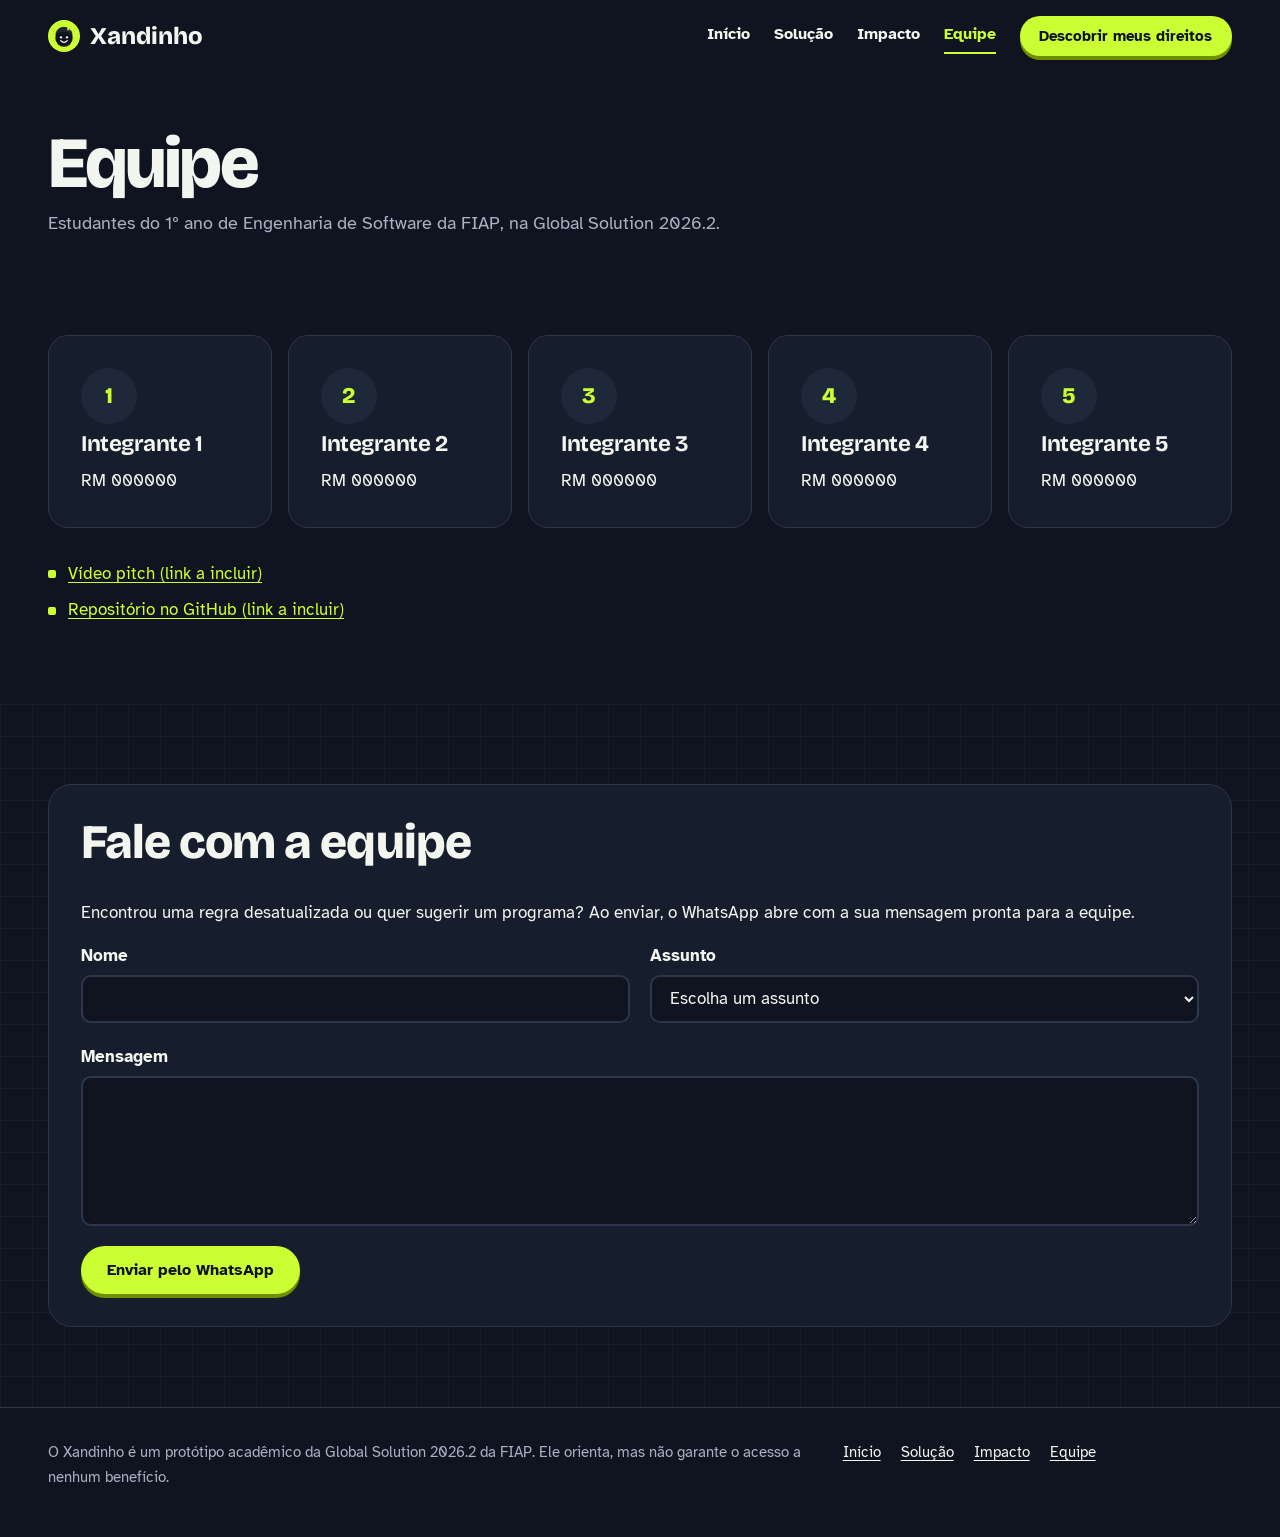
==== equipe.html @ b225add3 "Primeira versão do Xandinho" ====
<!DOCTYPE html>
<html lang="pt-BR">
<head>
  <meta charset="UTF-8">
  <meta name="viewport" content="width=device-width, initial-scale=1">
  <title>Equipe | Xandinho</title>
  <meta name="description" content="Quem fez o Xandinho e como falar com a equipe.">
  <link rel="icon" href="img/favicon.svg" type="image/svg+xml">
  <link rel="preconnect" href="https://fonts.googleapis.com">
  <link rel="preconnect" href="https://fonts.gstatic.com" crossorigin>
  <link rel="stylesheet" href="https://fonts.googleapis.com/css2?family=Atkinson+Hyperlegible:wght@400;700&amp;family=Bricolage+Grotesque:opsz,wght@12..96,500..800&amp;display=swap">
  <link rel="stylesheet" href="css/style.css">
  <script src="js/comum.js"></script>
</head>
<body>
  <header class="topo">
    <a class="pular" href="#conteudo">Pular para o conteúdo</a>
    <div class="topo__barra">
      <a class="marca" href="index.html"><img src="img/xandinho.svg" alt="" width="32" height="32"> Xandinho</a>
      <button class="menu-botao" type="button" aria-expanded="false" aria-controls="navegacao">Menu</button>
      <div class="navegacao" id="navegacao">
        <nav aria-label="Principal">
          <ul class="menu">
            <li><a href="index.html">Início</a></li>
            <li><a href="solucao.html">Solução</a></li>
            <li><a href="impacto.html">Impacto</a></li>
            <li><a href="equipe.html" aria-current="page">Equipe</a></li>
          </ul>
        </nav>
        <a class="botao botao--primario botao--pequeno" href="solucao.html">Descobrir meus direitos</a>
      </div>
    </div>
  </header>

  <main id="conteudo">
    <section class="pagina-topo" aria-labelledby="titulo-pagina">
      <div class="conteiner">
        <h1 class="pagina-topo__titulo" id="titulo-pagina">Equipe</h1>
        <p class="pagina-topo__texto">Estudantes do 1º ano de Engenharia de Software da FIAP, na Global Solution 2026.2.</p>
      </div>
    </section>

    <section class="secao" aria-labelledby="titulo-integrantes">
      <div class="conteiner">
        <h2 class="visualmente-oculto" id="titulo-integrantes">Integrantes</h2>
        <ul class="pessoas">
          <li class="bloco"><span class="pessoa__inicial" aria-hidden="true">1</span><h3>Integrante 1</h3><p>RM 000000</p></li>
          <li class="bloco"><span class="pessoa__inicial" aria-hidden="true">2</span><h3>Integrante 2</h3><p>RM 000000</p></li>
          <li class="bloco"><span class="pessoa__inicial" aria-hidden="true">3</span><h3>Integrante 3</h3><p>RM 000000</p></li>
          <li class="bloco"><span class="pessoa__inicial" aria-hidden="true">4</span><h3>Integrante 4</h3><p>RM 000000</p></li>
          <li class="bloco"><span class="pessoa__inicial" aria-hidden="true">5</span><h3>Integrante 5</h3><p>RM 000000</p></li>
        </ul>
        <ul class="lista-limpa">
          <li><a href="#">Vídeo pitch (link a incluir)</a></li>
          <li><a href="#">Repositório no GitHub (link a incluir)</a></li>
        </ul>
      </div>
    </section>

    <section class="secao quadriculado" aria-labelledby="titulo-contato">
      <div class="conteiner">
        <div class="cartao-form">
          <h2 class="secao__titulo" id="titulo-contato">Fale com a equipe</h2>
          <p>Encontrou uma regra desatualizada ou quer sugerir um programa? Ao enviar, o WhatsApp abre com a sua mensagem pronta para a equipe.</p>
          <div class="aviso" id="contato-erros" tabindex="-1" hidden aria-live="polite"></div>
          <form class="formulario" id="form-contato" novalidate>
            <div class="formulario__linha">
              <div class="campo">
                <label for="contato-nome">Nome</label>
                <input type="text" id="contato-nome" name="nome" autocomplete="name" aria-describedby="erro-contato-nome">
                <p class="campo__erro" id="erro-contato-nome"></p>
              </div>
              <div class="campo">
                <label for="contato-assunto">Assunto</label>
                <select id="contato-assunto" name="assunto" aria-describedby="erro-contato-assunto">
                  <option value="">Escolha um assunto</option>
                  <option value="regra">Regra desatualizada</option>
                  <option value="programa">Sugestão de programa</option>
                  <option value="duvida">Dúvida sobre o relatório</option>
                  <option value="outro">Outro assunto</option>
                </select>
                <p class="campo__erro" id="erro-contato-assunto"></p>
              </div>
            </div>
            <div class="campo">
              <label for="contato-mensagem">Mensagem</label>
              <textarea id="contato-mensagem" name="mensagem" rows="5" aria-describedby="erro-contato-mensagem"></textarea>
              <p class="campo__erro" id="erro-contato-mensagem"></p>
            </div>
            <div class="acoes"><button type="submit" class="botao botao--primario">Enviar pelo WhatsApp</button></div>
          </form>
          <div class="aviso aviso--sucesso" id="contato-sucesso" tabindex="-1" hidden>
            <p><strong>Mensagem pronta.</strong> O WhatsApp foi aberto em outra aba. Se não abriu, <a id="contato-link" href="#" target="_blank" rel="noopener">toque aqui</a>.</p>
          </div>
        </div>
      </div>
    </section>
  </main>

  <footer class="rodape">
    <div class="conteiner rodape__grade">
      <p>O Xandinho é um protótipo acadêmico da Global Solution 2026.2 da FIAP. Ele orienta, mas não garante o acesso a nenhum benefício.</p>
      <ul class="rodape__links">
        <li><a href="index.html">Início</a></li>
        <li><a href="solucao.html">Solução</a></li>
        <li><a href="impacto.html">Impacto</a></li>
        <li><a href="equipe.html">Equipe</a></li>
      </ul>
    </div>
  </footer>
  <script src="js/contato.js"></script>
</body>
</html>
---- css/style.css ----
/* Xandinho: estilos do protótipo. Mobile-first, com pontos de quebra em 40rem e 56rem. */

/* ---------- Cores, fontes e medidas ---------- */
:root {
  --tinta-escura: #090D16;
  --tinta: #0F1420;
  --superficie: #161D2C;
  --superficie-alta: #1F2839;
  --linha: #2C374C;
  --papel: #F3F5EF;
  --apagado: #A9B2C3;
  --lima: #CCFF33;
  --lima-escuro: #6E8F00;
  --laranja: #FF8A3D;
  --azul: #6F95FF;

  --fonte-titulo: 'Bricolage Grotesque', 'Segoe UI', system-ui, sans-serif;
  --fonte-texto: 'Atkinson Hyperlegible', 'Segoe UI', system-ui, sans-serif;

  --raio: 1.25rem;
  --raio-campo: 0.625rem;
  --raio-pilula: 999px;
  --margem-lateral: clamp(1rem, 4vw, 3rem);
}

/* ---------- Base ---------- */
*, *::before, *::after { box-sizing: border-box; }
[hidden] { display: none !important; }

body {
  margin: 0;
  background: var(--tinta);
  color: var(--papel);
  font-family: var(--fonte-texto);
  font-size: 1.0625rem;
  line-height: 1.6;
}

img { max-width: 100%; height: auto; display: block; }
figure { margin: 0; }
[id] { scroll-margin-top: 6rem; }

h1, h2, h3, h4 { font-family: var(--fonte-titulo); line-height: 1.05; margin: 0 0 0.75rem; letter-spacing: -0.02em; }
h2 { font-size: clamp(2rem, 5vw, 3rem); font-weight: 800; }
h3 { font-size: clamp(1.15rem, 2.5vw, 1.4rem); font-weight: 700; }
p { margin: 0 0 1rem; }

a { color: var(--lima); text-underline-offset: 0.2em; }
:focus-visible { outline: 3px solid var(--lima); outline-offset: 3px; border-radius: 4px; }
[tabindex="-1"]:focus { outline: none; }

.pular { position: absolute; left: 1rem; top: -10rem; z-index: 100; background: var(--lima); color: var(--tinta); padding: 0.75rem 1rem; border-radius: var(--raio-campo); font-weight: 700; }
.pular:focus { top: 1rem; }
.visualmente-oculto { position: absolute; width: 1px; height: 1px; overflow: hidden; clip: rect(0 0 0 0); white-space: nowrap; }

.conteiner { width: 100%; padding-inline: var(--margem-lateral); }
.secao { padding-block: clamp(3rem, 7vw, 5rem); }
.secao__titulo { margin-bottom: 2rem; }
.secao__intro { color: var(--apagado); font-size: 1.1rem; margin-top: -1rem; }

.quadriculado {
  background-image: linear-gradient(var(--superficie) 1px, transparent 1px), linear-gradient(90deg, var(--superficie) 1px, transparent 1px);
  background-size: 32px 32px;
}

/* ---------- Botões ---------- */
.botao {
  display: inline-flex; align-items: center; justify-content: center;
  min-height: 3rem; padding: 0.75rem 1.5rem;
  border: 2px solid transparent; border-radius: var(--raio-pilula);
  font: 700 1rem/1.2 var(--fonte-texto); text-decoration: none; cursor: pointer;
  transition: transform 0.15s ease;
}
.botao:hover { transform: translateY(-2px); }
.botao--primario { background: var(--lima); color: var(--tinta); box-shadow: 0 4px 0 var(--lima-escuro); }
.botao--contorno { background: transparent; color: var(--papel); border-color: var(--linha); }
.botao--pequeno { min-height: 2.5rem; padding: 0.5rem 1.1rem; font-size: 0.95rem; }
.acoes { display: flex; flex-wrap: wrap; gap: 0.75rem; }

/* ---------- Topo ---------- */
.topo { position: sticky; top: 0; z-index: 50; background: var(--tinta); border-bottom: 1px solid transparent; }
.topo--compacto { border-bottom-color: var(--linha); }
.topo__barra { display: flex; align-items: center; justify-content: space-between; gap: 1rem; padding: 1rem var(--margem-lateral); transition: padding 0.2s ease; }
.topo--compacto .topo__barra { padding-block: 0.5rem; }
.marca { display: inline-flex; align-items: center; gap: 0.6rem; color: var(--papel); text-decoration: none; font: 800 1.5rem/1 var(--fonte-titulo); }
.marca img { width: 2rem; height: 2rem; }

.menu-botao { min-height: 2.75rem; padding: 0.5rem 1rem; background: transparent; color: var(--papel); border: 2px solid var(--linha); border-radius: var(--raio-pilula); font: 700 1rem var(--fonte-texto); cursor: pointer; }
.navegacao { position: absolute; left: 0; right: 0; top: 100%; background: var(--tinta); border-bottom: 1px solid var(--linha); padding: 1rem var(--margem-lateral) 1.5rem; display: flex; flex-direction: column; gap: 1rem; }
.js .navegacao { display: none; }
.js .navegacao.esta-aberta { display: flex; }
.menu { list-style: none; margin: 0; padding: 0; display: flex; flex-direction: column; gap: 0.25rem; }
.menu a { display: block; padding: 0.6rem 0.25rem; color: var(--papel); text-decoration: none; font-weight: 700; font-size: 1.1rem; border-bottom: 2px solid transparent; }
.menu a:hover, .menu a[aria-current="page"] { color: var(--lima); }

@media (min-width: 56rem) {
  .menu-botao { display: none; }
  .js .navegacao, .navegacao { position: static; display: flex; flex-direction: row; align-items: center; padding: 0; border: 0; gap: 1.5rem; }
  .menu { flex-direction: row; gap: 1.5rem; }
  .menu a { padding: 0.25rem 0; font-size: 1rem; }
  .menu a[aria-current="page"] { border-bottom-color: var(--lima); }
}

.abertura { padding-block: clamp(3rem, 7vw, 5.5rem); }
.abertura__grade { display: grid; grid-template-columns: minmax(0, 1fr); gap: 3rem; align-items: center; }
.abertura__titulo { font-size: clamp(2.75rem, 8vw, 6rem); font-weight: 800; line-height: 0.95; letter-spacing: -0.045em; margin-bottom: 1.5rem; max-width: 14ch; }
.abertura__texto { font-size: clamp(1.1rem, 2.2vw, 1.3rem); color: var(--apagado); max-width: 44ch; margin-bottom: 1rem; }
.abertura__publico { font-weight: 700; max-width: 44ch; margin-bottom: 2rem; padding-left: 0.85rem; border-left: 3px solid var(--lima); }
@media (min-width: 56rem) { .abertura__grade { grid-template-columns: minmax(0, 1.2fr) minmax(0, 1fr); } }

.previa { justify-self: center; width: min(100%, 28rem); }
.previa__janela { display: flex; flex-direction: column; gap: 0.6rem; padding: 1.1rem; border-radius: 1.5rem; background: var(--superficie); border: 1px solid var(--linha); box-shadow: 0.75rem 0.75rem 0 var(--tinta-escura); transform: perspective(1000px) rotateY(-10deg) rotateX(4deg); }
.previa__topo { display: flex; align-items: center; gap: 0.6rem; padding-bottom: 0.6rem; border-bottom: 1px solid var(--linha); font: 800 1.1rem var(--fonte-titulo); }
.previa__topo img { width: 2.25rem; height: 2.25rem; }
.previa__msg { margin: 0; padding: 0.6rem 0.9rem; border-radius: 1rem; max-width: 85%; }
.previa__msg--x { background: var(--superficie-alta); align-self: flex-start; }
.previa__msg--u { background: var(--lima); color: var(--tinta); align-self: flex-end; font-weight: 700; }
.previa__resultado { margin-top: 0.4rem; padding: 0.9rem 1rem; border-radius: 1rem; border: 2px solid var(--azul); }
.previa__resultado p { margin: 0; }
.previa__status { font: 800 1.1rem var(--fonte-titulo); color: var(--azul); }
.previa__valor { font: 800 2.2rem/1.05 var(--fonte-titulo); }
.previa__legenda { color: var(--apagado); font-size: 0.9rem; }

/* ---------- Grade de blocos ---------- */
.grade { display: grid; gap: 1rem; grid-template-columns: 1fr; }
.bloco { background: var(--superficie); border: 1px solid var(--linha); border-radius: var(--raio); padding: clamp(1.25rem, 3vw, 2rem); }
.bloco > :last-child { margin-bottom: 0; }
.bloco--destaque { background: var(--lima); color: var(--tinta); border-color: var(--lima); }
.bloco--destaque a { color: var(--tinta); }
.bloco__numero { font: 800 clamp(3rem, 9vw, 5.5rem)/0.9 var(--fonte-titulo); letter-spacing: -0.05em; margin-bottom: 0.5rem; }
.bloco__fonte { font-size: 0.85rem; color: var(--apagado); }
.bloco--destaque .bloco__fonte { color: var(--superficie); }
@media (min-width: 56rem) {
  .grade { grid-template-columns: repeat(6, 1fr); }
  .larg-2 { grid-column: span 2; }
  .larg-3 { grid-column: span 3; }
}

.lista-limpa { list-style: none; margin: 0; padding: 0; display: grid; gap: 0.6rem; }
.lista-limpa li { padding-left: 1.25rem; position: relative; }
.lista-limpa li::before { content: ''; position: absolute; left: 0; top: 0.6em; width: 0.5rem; height: 0.5rem; border-radius: 2px; background: var(--lima); }

.passos { list-style: none; margin: 0; padding: 0; display: grid; gap: 1.5rem; counter-reset: passo; }
.passo { counter-increment: passo; border-top: 2px solid var(--linha); padding-top: 1rem; }
.passo::before { content: counter(passo); display: block; font: 800 2.5rem/1 var(--fonte-titulo); color: var(--lima); margin-bottom: 0.5rem; }
.passo p { margin: 0; color: var(--apagado); }
@media (min-width: 56rem) { .passos { grid-template-columns: repeat(3, 1fr); gap: 2rem; } }
.bloco .passos { grid-template-columns: 1fr; gap: 1rem; }

/* ---------- Programas na página inicial ---------- */
.programas { list-style: none; margin: 0; padding: 0; display: grid; gap: 0.75rem; grid-template-columns: repeat(auto-fill, minmax(16rem, 1fr)); }
.programa { background: var(--superficie); border: 1px solid var(--linha); border-radius: 1rem; padding: 1rem 1.1rem; }
.programa__nome { font-size: 1.05rem; margin: 0.4rem 0 0.25rem; }
.programa p { margin: 0; color: var(--apagado); font-size: 0.92rem; }

.selo { display: inline-block; font-size: 0.8rem; font-weight: 700; padding: 0.1rem 0.6rem; border-radius: var(--raio-pilula); border: 1.5px solid; white-space: nowrap; }
.selo--sim { color: var(--lima); }
.selo--atencao { color: var(--laranja); }
.selo--info { color: var(--azul); }

.ods-lista { list-style: none; margin: 1.5rem 0 0; padding: 0; display: flex; flex-wrap: wrap; gap: 0.5rem; }
.ods-lista li { border: 1.5px solid var(--linha); border-radius: var(--raio-pilula); padding: 0.35rem 0.9rem; font-weight: 700; font-size: 0.95rem; }

/* ---------- Rodapé e páginas internas ---------- */
.rodape { border-top: 1px solid var(--linha); padding-block: 2rem; color: var(--apagado); font-size: 0.95rem; }
.rodape__grade { display: grid; gap: 1rem; }
.rodape__links { list-style: none; margin: 0; padding: 0; display: flex; flex-wrap: wrap; gap: 0.5rem 1.25rem; }
.rodape a { color: var(--papel); }
@media (min-width: 56rem) { .rodape__grade { grid-template-columns: 2fr 1fr; } }

.pagina-topo { padding-block: clamp(2rem, 5vw, 3.5rem) 0; }
.pagina-topo__titulo { font-size: clamp(2.4rem, 7vw, 4.5rem); font-weight: 800; letter-spacing: -0.04em; line-height: 0.95; }
.pagina-topo__texto { color: var(--apagado); font-size: 1.15rem; max-width: 60ch; }

.pessoas { list-style: none; margin: 0 0 2rem; padding: 0; display: grid; gap: 1rem; grid-template-columns: repeat(auto-fill, minmax(12rem, 1fr)); }
.pessoa__inicial { width: 3.5rem; height: 3.5rem; border-radius: 50%; display: grid; place-items: center; background: var(--superficie-alta); font: 800 1.4rem var(--fonte-titulo); color: var(--lima); margin-bottom: 0.5rem; }

/* ---------- Conversa com o Xandinho ---------- */
.secao--conversa { padding-top: 1.5rem; }
.conversa { background: var(--superficie); border: 1px solid var(--linha); border-radius: 1.5rem; }
.conversa__topo { display: flex; align-items: center; gap: 0.85rem; padding: 1rem 1.25rem; border-bottom: 1px solid var(--linha); }
.conversa__avatar { width: 3rem; height: 3rem; }
.conversa__quem { flex: 1; }
.conversa__nome { font: 800 1.25rem/1.1 var(--fonte-titulo); margin: 0; }
.conversa__papel { color: var(--apagado); font-size: 0.9rem; margin: 0; }
.conversa__progresso { display: grid; gap: 0.4rem; padding: 0.85rem 1.25rem 0; }
.conversa__progresso p { margin: 0; font-size: 0.85rem; color: var(--apagado); }
.conversa__progresso progress { appearance: none; width: 100%; height: 0.4rem; border: 0; border-radius: var(--raio-pilula); background: var(--superficie-alta); overflow: hidden; }
.conversa__progresso progress::-webkit-progress-bar { background: var(--superficie-alta); }
.conversa__progresso progress::-webkit-progress-value { background: var(--lima); }
.conversa__progresso progress::-moz-progress-bar { background: var(--lima); }

.conversa__mensagens { list-style: none; margin: 0; padding: 1rem; display: flex; flex-direction: column; gap: 0.85rem; min-height: 45vh; }
.mensagem { display: flex; gap: 0.6rem; align-items: flex-end; }
.mensagem--xandinho > div { min-width: 0; max-width: 48rem; }
.mensagem__avatar { width: 2rem; height: 2rem; flex-shrink: 0; }
.mensagem--usuario { flex-direction: column; align-items: flex-end; gap: 0.2rem; }
.balao { padding: 0.75rem 1rem; border-radius: 1.1rem; }
.balao p:last-child { margin-bottom: 0; }
.mensagem--xandinho .balao { background: var(--superficie-alta); border-bottom-left-radius: 0.35rem; }
.balao--usuario { background: var(--lima); color: var(--tinta); border-bottom-right-radius: 0.35rem; max-width: 85%; }
.mensagem__alterar { background: none; border: 0; padding: 0.2rem; cursor: pointer; color: var(--apagado); font: 700 0.85rem var(--fonte-texto); text-decoration: underline; }
.balao--digitando { display: inline-flex; gap: 0.3rem; padding: 0.9rem 1rem; }
.balao--digitando span { width: 0.45rem; height: 0.45rem; border-radius: 50%; background: var(--apagado); animation: piscar 1s infinite ease-in-out; }
.balao--digitando span:nth-child(2) { animation-delay: 0.15s; }
.balao--digitando span:nth-child(3) { animation-delay: 0.3s; }
@keyframes piscar { 0%, 100% { opacity: 0.3; } 50% { opacity: 1; } }

.conversa__entrada { position: sticky; bottom: 0; display: grid; gap: 0.75rem; padding: 1rem 1.25rem; background: var(--superficie); border-top: 1px solid var(--linha); border-radius: 0 0 1.5rem 1.5rem; }
.conversa__entrada:empty { display: none; }
.respostas { display: flex; flex-wrap: wrap; gap: 0.5rem; }
.resposta { display: inline-flex; align-items: center; min-height: 2.75rem; padding: 0.55rem 1.1rem; background: transparent; color: var(--papel); border: 1.5px solid var(--linha); border-radius: var(--raio-pilula); font: 700 0.98rem/1.2 var(--fonte-texto); text-decoration: none; cursor: pointer; }
.resposta:hover { border-color: var(--lima); color: var(--lima); }
.resposta--primaria { background: var(--lima); color: var(--tinta); border-color: var(--lima); }
.resposta--primaria:hover { color: var(--tinta); }
.conversa__form { display: grid; gap: 0.4rem; }
.conversa__linha { display: flex; gap: 0.5rem; }
.conversa__linha > :first-child { flex: 1; min-width: 0; }

.resumo { display: grid; gap: 0.35rem 1.25rem; margin: 0; font-size: 0.95rem; }
@media (min-width: 40rem) { .resumo { grid-template-columns: repeat(2, 1fr); } }
.resumo dt { color: var(--apagado); font-size: 0.85rem; }
.resumo dd { margin: 0 0 0.35rem; font-weight: 700; }

/* ---------- Campos (conversa e contato) ---------- */
input[type="text"], select, textarea {
  width: 100%; min-height: 3rem; padding: 0.65rem 0.85rem;
  background: var(--tinta); color: var(--papel);
  border: 2px solid var(--linha); border-radius: var(--raio-campo);
  font: 1.05rem var(--fonte-texto);
}
textarea { resize: vertical; min-height: 8rem; line-height: 1.5; }
input[aria-invalid="true"], select[aria-invalid="true"], textarea[aria-invalid="true"] { border-color: var(--laranja); }
.campo__moeda { position: relative; }
.campo__moeda span { position: absolute; left: 0.85rem; top: 50%; transform: translateY(-50%); color: var(--apagado); }
.campo__moeda input { padding-left: 2.6rem; }
.campo { display: flex; flex-direction: column; gap: 0.35rem; }
.campo label { font-weight: 700; }
.campo__erro { color: var(--laranja); font-weight: 700; font-size: 0.95rem; margin: 0; }
.campo__erro:empty { display: none; }

.cartao-form { background: var(--superficie); border: 1px solid var(--linha); border-radius: 1.5rem; padding: clamp(1.25rem, 4vw, 2rem); }
.formulario { display: grid; gap: 1.25rem; }
.formulario__linha { display: grid; gap: 1.25rem; }
@media (min-width: 40rem) { .formulario__linha { grid-template-columns: repeat(2, 1fr); } }
.aviso { border-radius: var(--raio); padding: 1rem 1.25rem; border: 2px solid var(--laranja); margin-bottom: 1rem; }
.aviso--sucesso { border-color: var(--lima); }
.aviso ul { margin: 0.5rem 0 0; padding-left: 1.25rem; }
.aviso p:last-child { margin-bottom: 0; }

/* ---------- Relatório ---------- */
.relatorio { margin-top: 2rem; background: var(--papel); color: var(--tinta); border-radius: 1.5rem; padding: clamp(1.25rem, 4vw, 2.5rem); }
.relatorio h2, .relatorio h3, .relatorio h4 { color: var(--tinta); }
.relatorio a { color: #1F44B8; }
.relatorio__cabecalho { display: flex; gap: 1rem; align-items: center; margin-bottom: 1.5rem; }
.relatorio__cabecalho img { width: 3rem; height: 3rem; flex-shrink: 0; }
.relatorio__cabecalho h2 { font-size: clamp(1.6rem, 4vw, 2.2rem); margin: 0; }
.relatorio__data { margin: 0.25rem 0 0; color: #4A5468; font-size: 0.95rem; }
.relatorio__destaque { background: var(--lima); border-radius: 1rem; padding: 1rem 1.25rem; margin-bottom: 1.5rem; }
.relatorio__destaque h3 { font-size: 1.15rem; margin-bottom: 0.35rem; }
.relatorio__destaque p { margin: 0; }
.relatorio__bloco { border-top: 1px solid #C9CFDB; padding-top: 1.25rem; margin-top: 1.25rem; }
.relatorio__bloco h3 { font-size: 1.35rem; }
.relatorio .resumo dt, .relatorio__nota { color: #4A5468; }
.relatorio__aviso { margin-top: 1.5rem; border: 2px solid var(--tinta); border-radius: 1rem; padding: 1rem 1.25rem; font-size: 0.95rem; }
.relatorio__aviso h3 { font-size: 1.1rem; }
.relatorio__aviso p { margin: 0; }
.direitos { list-style: none; margin: 0; padding: 0; display: grid; gap: 0.85rem; grid-template-columns: repeat(auto-fill, minmax(min(100%, 24rem), 1fr)); }
.direito { border: 1px solid #C9CFDB; border-radius: 1rem; padding: 1rem 1.1rem; background: #FFF; }
.direito p { margin: 0 0 0.6rem; }
.direito__topo { display: flex; justify-content: space-between; align-items: flex-start; gap: 0.75rem; flex-wrap: wrap; margin-bottom: 0.5rem; }
.direito__nome { font-size: 1.15rem; margin: 0; }
.direito__motivo { font-weight: 700; color: #9A3D00; }
.direito__fonte { font-size: 0.85rem; color: #4A5468; margin: 0.5rem 0 0; }
.relatorio .selo--sim { color: #3D5200; background: #EFFFC2; }
.relatorio .selo--atencao { color: #9A3D00; background: #FFF0E5; }
.lista-simples { margin: 0 0 0.6rem; padding-left: 1.1rem; }

@media print {
  body { background: #FFF; color: #000; }
  .topo, .rodape, .pagina-topo, .conversa { display: none !important; }
  .secao { padding: 0; }
  .relatorio { margin: 0; padding: 0; border-radius: 0; }
  .direito { break-inside: avoid; }
  .relatorio__destaque { border: 2px solid #000; }
}

@media (prefers-reduced-motion: reduce) {
  *, *::before, *::after { animation: none !important; transition: none !important; }
}
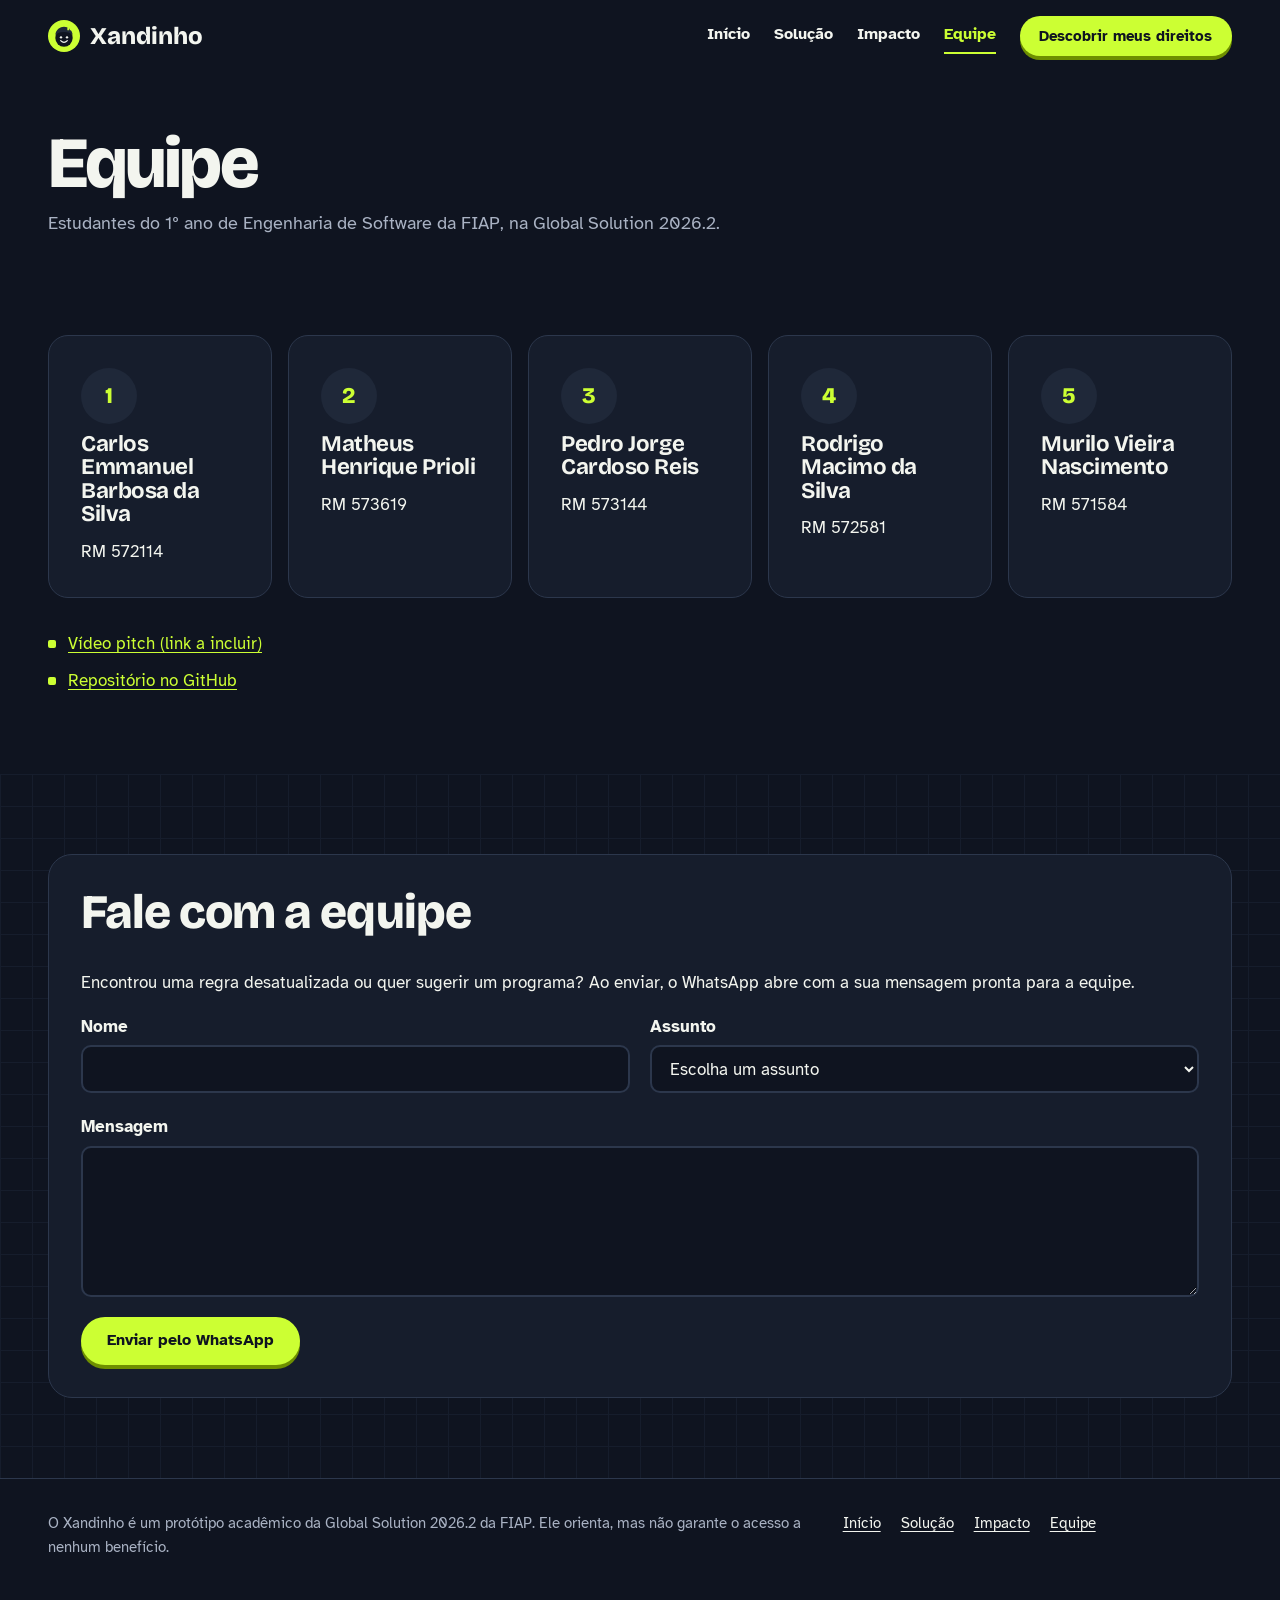
==== commit d713bc45: "Update team member names and GitHub link" ====
--- a/equipe.html
+++ b/equipe.html
@@ -44,15 +44,15 @@
       <div class="conteiner">
         <h2 class="visualmente-oculto" id="titulo-integrantes">Integrantes</h2>
         <ul class="pessoas">
-          <li class="bloco"><span class="pessoa__inicial" aria-hidden="true">1</span><h3>Integrante 1</h3><p>RM 000000</p></li>
-          <li class="bloco"><span class="pessoa__inicial" aria-hidden="true">2</span><h3>Integrante 2</h3><p>RM 000000</p></li>
-          <li class="bloco"><span class="pessoa__inicial" aria-hidden="true">3</span><h3>Integrante 3</h3><p>RM 000000</p></li>
-          <li class="bloco"><span class="pessoa__inicial" aria-hidden="true">4</span><h3>Integrante 4</h3><p>RM 000000</p></li>
-          <li class="bloco"><span class="pessoa__inicial" aria-hidden="true">5</span><h3>Integrante 5</h3><p>RM 000000</p></li>
+          <li class="bloco"><span class="pessoa__inicial" aria-hidden="true">1</span><h3>Carlos Emmanuel Barbosa da Silva</h3><p>RM 572114</p></li>
+          <li class="bloco"><span class="pessoa__inicial" aria-hidden="true">2</span><h3>Matheus Henrique Prioli</h3><p>RM 573619</p></li>
+          <li class="bloco"><span class="pessoa__inicial" aria-hidden="true">3</span><h3>Pedro Jorge Cardoso Reis</h3><p>RM 573144</p></li>
+          <li class="bloco"><span class="pessoa__inicial" aria-hidden="true">4</span><h3>Rodrigo Macimo da Silva</h3><p>RM 572581</p></li>
+          <li class="bloco"><span class="pessoa__inicial" aria-hidden="true">5</span><h3>Murilo Vieira Nascimento</h3><p>RM 571584</p></li>
         </ul>
         <ul class="lista-limpa">
           <li><a href="#">Vídeo pitch (link a incluir)</a></li>
-          <li><a href="#">Repositório no GitHub (link a incluir)</a></li>
+          <li><a href="https://github.com/pjcreis/xandinho">Repositório no GitHub</a></li>
         </ul>
       </div>
     </section>
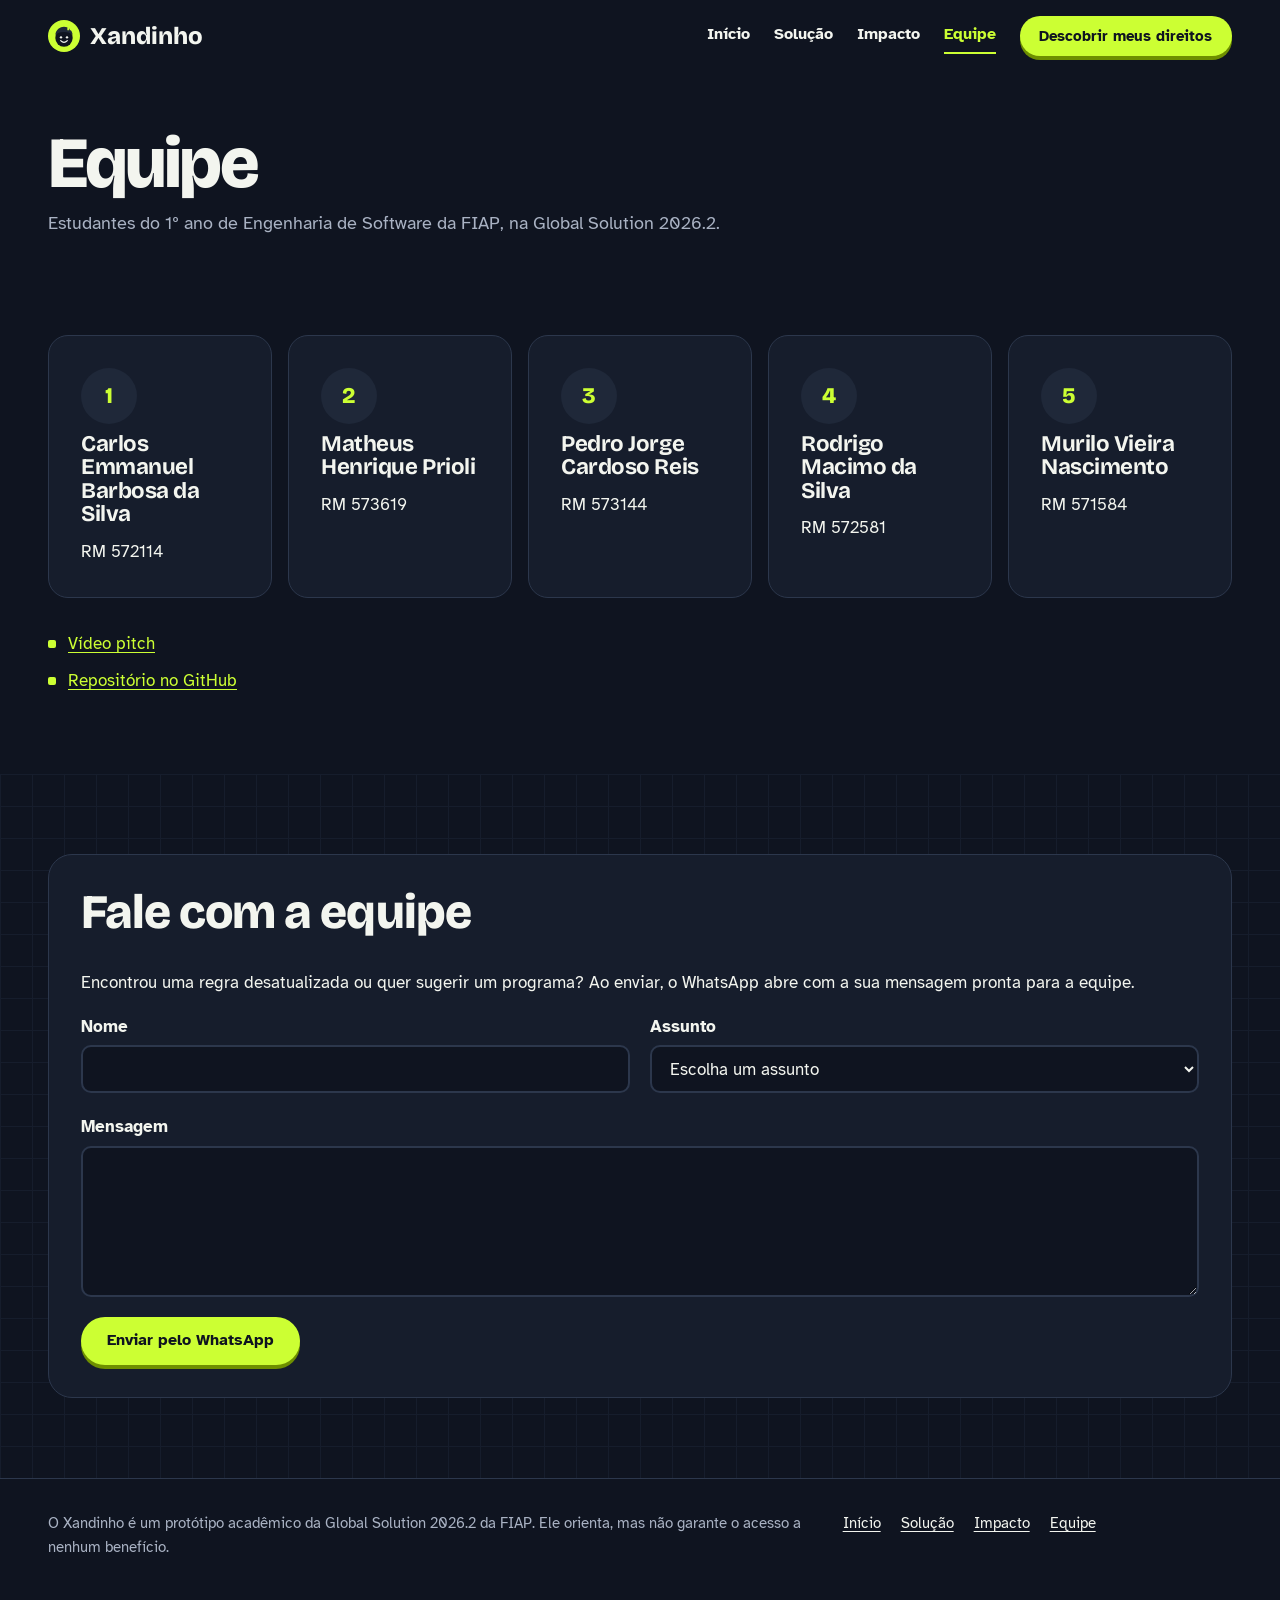
==== commit e4ef0b24: "Update video pitch link in equipe.html" ====
--- a/equipe.html
+++ b/equipe.html
@@ -51,8 +51,8 @@
           <li class="bloco"><span class="pessoa__inicial" aria-hidden="true">5</span><h3>Murilo Vieira Nascimento</h3><p>RM 571584</p></li>
         </ul>
         <ul class="lista-limpa">
-          <li><a href="#">Vídeo pitch (link a incluir)</a></li>
-          <li><a href="https://github.com/pjcreis/xandinho">Repositório no GitHub</a></li>
+          <li><a href="https://youtu.be/Ps21oWqzNiU" target="_blank" rel="noopener">Vídeo pitch</a></li>
+          <li><a href="https://github.com/pjcreis/xandinho" target="_blank" rel="noopener">Repositório no GitHub</a></li>
         </ul>
       </div>
     </section>
--- a/css/style.css
+++ b/css/style.css
@@ -53,6 +53,7 @@
 .pular:focus { top: 1rem; }
 .visualmente-oculto { position: absolute; width: 1px; height: 1px; overflow: hidden; clip: rect(0 0 0 0); white-space: nowrap; }
 
+/* O conteúdo ocupa a tela toda, só com uma margem lateral */
 .conteiner { width: 100%; padding-inline: var(--margem-lateral); }
 .secao { padding-block: clamp(3rem, 7vw, 5rem); }
 .secao__titulo { margin-bottom: 2rem; }
@@ -101,6 +102,7 @@
   .menu a[aria-current="page"] { border-bottom-color: var(--lima); }
 }
 
+/* ---------- Abertura (primeira dobra) ---------- */
 .abertura { padding-block: clamp(3rem, 7vw, 5.5rem); }
 .abertura__grade { display: grid; grid-template-columns: minmax(0, 1fr); gap: 3rem; align-items: center; }
 .abertura__titulo { font-size: clamp(2.75rem, 8vw, 6rem); font-weight: 800; line-height: 0.95; letter-spacing: -0.045em; margin-bottom: 1.5rem; max-width: 14ch; }
@@ -157,6 +159,7 @@
 .selo--sim { color: var(--lima); }
 .selo--atencao { color: var(--laranja); }
 .selo--info { color: var(--azul); }
+.selo--neutro { color: var(--apagado); }
 
 .ods-lista { list-style: none; margin: 1.5rem 0 0; padding: 0; display: flex; flex-wrap: wrap; gap: 0.5rem; }
 .ods-lista li { border: 1.5px solid var(--linha); border-radius: var(--raio-pilula); padding: 0.35rem 0.9rem; font-weight: 700; font-size: 0.95rem; }
@@ -274,6 +277,8 @@
 .direito__fonte { font-size: 0.85rem; color: #4A5468; margin: 0.5rem 0 0; }
 .relatorio .selo--sim { color: #3D5200; background: #EFFFC2; }
 .relatorio .selo--atencao { color: #9A3D00; background: #FFF0E5; }
+.relatorio .selo--info { color: #1F44B8; background: #E8EEFF; }
+.relatorio .selo--neutro { color: #4A5468; background: #EEF0F4; }
 .lista-simples { margin: 0 0 0.6rem; padding-left: 1.1rem; }
 
 @media print {
